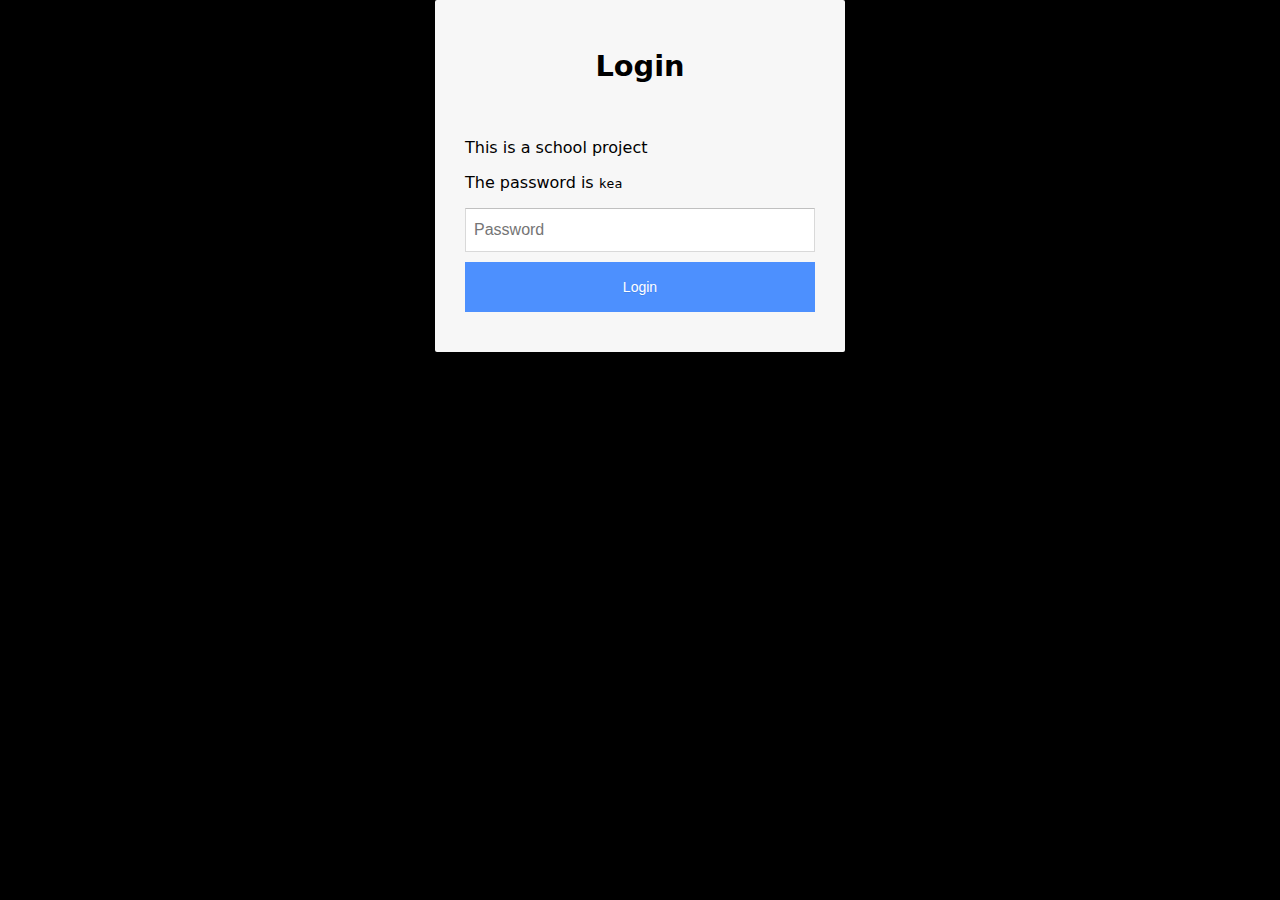
==== faq.html @ 423aa244 "Co-authored-by: Rasmus-Olsen <Rasmus-Olsen@users.noreply.github.com> Co-authored-by: vabr0002 <vabr0" ====
<!DOCTYPE html>
<html lang="en">

<head>
    <meta charset="UTF-8">
    <meta name="viewport" content="width=device-width, initial-scale=1.0">
    <title>FAQ</title>
    <link rel="stylesheet" href="styles/style.css">
    <link rel="stylesheet" href="styles/layout.css">
    <script src="/javascript/script.js" defer></script>
    <script src="/javascript/login.js" defer></script>
</head>

<body>
    <header id="active-menu">
        <div class="inner-header">
            <div class="logo">
                <a href="index.html">
                    <img src="images/lagologo.png" alt="">
                </a>
            </div>
            <div id="toggle" class="toggle hidden-desktop"
                onclick="toggleMenu('menu-primary'); toggleMenu('toggle'); toggleMenu('header'); ">
                <span class="line"></span>
            </div>

            <nav id="menu-primary">
                <ul>
                    <li>
                        <a href="index.html">Forside</a>
                    </li>
                    <li>
                        <a href="menu.html">Menu</a>
                    </li>
                    <li>
                        <a href="selskaber.html">Selskaber</a>
                    </li>
                    <li>
                        <a class="active" href="faq.html">FAQ</a>
                    </li>
                    <li>
                        <a href="omos.html">Om os</a>
                    </li>
                    <li>
                        <a href="kontakt.html">Kontakt</a>
                    </li>
                </ul>
            </nav>
        </div>
        </div>
    </header>
    <h1 class="ta-center">FAQ</h1>

    <div class="faqBox" onclick="faq('faq0')">
        <div class="flex">
            <h1 class="faqText">Bordbooking</h1>
            <h1 class="plus">&plus;</h1>
        </div>
        <div class="popud" id="faq0">
            <p class="faqAnswer">Du kan booke bord hos os ved at klikke på knappen herunder</p>
        </div>
    </div>

    <div class="faqBox" onclick="faq('faq1')">
        <div class="flex">
            <h1 class="faqText">Mad</h1>
            <h1 class="plus">&plus;</h1>
        </div>
        <div class="popud" id="faq1">
            <p class="faqAnswer">Vi serverer mad</p>
        </div>
    </div>

    <div class="faqBox" onclick="faq('faq2')">
        <div class="flex">
            <h1 class="faqText">Små gæster</h1>
            <h1 class="plus">&plus;</h1>
        </div>
        <div class="popud" id="faq2">
            <p class="faqAnswer">Er også velkomne</p>
        </div>
    </div>

    <footer>
        <div class="inner-footer">
            <div class="logo">
                <a href="index.html">
                    <img src="images/lagologo.png" alt="">
                </a>
                <p>Kom ind på lago og få en oplevelse for livet.</p>
            </div>
            <div class="info">
                <h4>Info:</h4>
                <p>Adresse:</p>
                <p>Mail:</p>
                <p>Telefonnummer</p>
            </div>
            <div class="info-2">
                <h4>Sociale medier:</h4>
                <a href="https://www.instagram.com/restaurant.lago/">
                    <svg xmlns="http://www.w3.org/2000/svg" width="28" height="28" viewBox="0 0 24 24" fill="none"
                        stroke="#d45354" stroke-width="2" stroke-linecap="round" stroke-linejoin="round"
                        class="feather feather-instagram">
                        <rect x="2" y="2" width="20" height="20" rx="5" ry="5"></rect>
                        <path d="M16 11.37A4 4 0 1 1 12.63 8 4 4 0 0 1 16 11.37z"></path>
                        <line x1="17.5" y1="6.5" x2="17.51" y2="6.5"></line>
                    </svg>
                </a>
                <a class="facebook" href="https://www.facebook.com/restaurantlago">
                    <svg xmlns="http://www.w3.org/2000/svg" width="28" height="28" viewBox="0 0 24 24" fill="none"
                        stroke="#d45354" stroke-width="2" stroke-linecap="round" stroke-linejoin="round"
                        class="feather feather-facebook">
                        <path d="M18 2h-3a5 5 0 0 0-5 5v3H7v4h3v8h4v-8h3l1-4h-4V7a1 1 0 0 1 1-1h3z"></path>
                    </svg>
                </a>
                <p>Se hvad andre siger om os <a href="https://dinnerbooking.com/dk/da-DK/r3131/lago">her</a></p>
            </div>
        </div>
    </footer>
</body>

</html>
---- styles/style.css ----
* {
  padding: 0;
  margin: 0;
}

html {
  --primary: #d45354;
  --font: "theFont", sans-serif;
  --transiton: all 1s ease-in-out;
  --background: #f5f7f0;
}

body {
  background-color: var(--background);
}

main {
  max-width: 1200px;
  margin: 0px auto;
  padding: 0 20px;
}

main.mainMenu {
  max-width: inherit;
}

/*
* Header
*/
header {
  position: sticky;
  top: 0px;
  background-color: var(--background);
}

.inner-header {
  margin-bottom: 30px;
  max-width: 1200px;
  margin: 0px auto;
  display: flex;
  flex-wrap: wrap;
  align-items: center;
  padding: 20px;
}

header img {
  height: 40px;
}
nav {
  margin-left: auto;
  margin-right: 20px;
}

.logo {
  margin-right: auto;
}

ul {
  list-style: none;
  display: flex;
  margin: 0;
  padding: 0;
  gap: 18px;
  font-size: 20px;
}
li {
  margin: auto 0;
}
li a {
  text-decoration: none;
  color: #000;
}
li a:hover {
  color: var(--primary);
}
li a.active {
  color: var(--primary);
}

/* 
* Burgermenu 
*/
@media (max-width: 800px) {
  .logo {
    position: relative;
    z-index: 100;
  }
  #menu-primary {
    position: fixed;
    top: 0px;
    bottom: 0px;
    height: 45%;
    width: 100%;
    right: -110%;
    background-color: var(--background);
    transition: var(--transiton);
  }
  #menu-primary.active {
    right: -10%;
  }

  #menu-primary ul {
    flex-direction: column;
    margin-top: 100px;
    align-items: center;
  }
  .toggle {
    display: flex !important;
    border: 0px;
    background: transparent;
    align-items: center;
    z-index: 100;
  }

  .toggle .line {
    height: 2px;
    width: 30px;
    background: var(--primary);
    display: block;
    position: relative;
  }
  .toggle .line:after {
    content: "";
    height: 2px;
    width: 30px;
    background: var(--primary);
    display: block;
    position: absolute;
    top: -8px;

    transition: var(--transiton);
  }
  .toggle .line:before {
    content: "";
    height: 2px;
    width: 30px;
    background: var(--primary);
    display: block;
    position: absolute;
    bottom: -8px;

    transition: var(--transiton);
  }

  .toggle.active .line {
    background: transparent !important;
  }
  .toggle.active .line:after {
    top: 0px;
    transform: rotate(45deg);
  }
  .toggle.active .line:before {
    top: 0px;
    transform: rotate(-45deg);
  }
}

/*Text, fonts etc*/
@font-face {
  font-family: "theFont";
  src: url(/font/ApercuPro.woff2) format("woff2"),
    url(/font/ApercuPro.woff) format("woff");
}

h1 {
  font-family: var(--font);
  font-size: 48px;
}

h2 {
  font-family: var(--font);
  font-size: 40px;
}

h3 {
  font-family: var(--font);
  font-size: 36px;
}

h4 {
  font-family: var(--font);
  font-size: 30px;
}

p {
  font-family: var(--font);
  font-size: 18px;
}

a {
  font-family: var(--font);
  font-size: 18px;
}

.ta-center {
  text-align: center;
}

/*Button*/
a {
  color: var(--primary);
  text-decoration: none;
}
a:hover {
}

.btn {
  display: block;
  width: 140px;
  background: var(--primary);
  padding: 10px 20px;
  text-align: center;
  border-radius: 5px;
  color: white;
  font-weight: 500;
  line-height: 25px;
  text-decoration: none;
  border: solid 2px var(--primary);
}

.btn:hover {
  border: solid 2px var(--primary);
  background-color: var(--background);
  color: var(--primary);
}

/*Menu*/
.pdf {
  height: 90%;
  width: 80%;
  margin: 0 auto;
  margin-top: 2%;
}

#menuPopup {
  position: fixed;
  display: none;
  width: 100%;
  height: 100%;
  top: 0;
  left: 0;
  right: 0;
  bottom: 0;
  background-color: rgba(0, 0, 0, 0.8);
}

#winePopup {
  position: fixed;
  display: none;
  width: 100%;
  height: 100%;
  top: 0;
  left: 0;
  right: 0;
  bottom: 0;
  background-color: rgba(0, 0, 0, 0.8);
}

#barPopup {
  position: fixed;
  display: none;
  width: 100%;
  height: 100%;
  top: 0;
  left: 0;
  right: 0;
  bottom: 0;
  background-color: rgba(0, 0, 0, 0.8);
}

.close {
  font-family: var(--font), sans-serif;
  font-size: 20px;
  color: var(--background);
  padding: 5px;
}

.closeDiv {
  text-align: right;
  cursor: pointer;
}

.mainMenu {
  height: 100vh;
  background: linear-gradient(rgba(0, 0, 0, 0.5), rgba(0, 0, 0, 0.5)),
    url(/images/IMG_3268.jpg);
  background-size: cover;
  background-position: center;
}

.menuContainer {
  height: 100vh;
  width: 100%;
  display: flex;
  flex-direction: column;
  justify-content: center;
  gap: 5%;
}

.menuHeader {
  color: #f5f7f0;
}

.btnContainer {
  justify-content: center;
  display: flex;
  gap: 30px;
}

/*FAQ*/
.faqBox {
  transition: var(--transiton);
  border: 3px solid var(--primary);
  background-color: var(--primary);
  border-radius: 10px;
  width: 60%;
  margin: 0 auto;
  margin-top: 17px;
  cursor: pointer;
  color: var(--background);
}

.faqBox:hover {
  background-color: var(--background);
  color: var(--primary);
}

.activeFaq {
  background-color: var(--background);
}

.activeFaq h1 {
  color: var(--primary);
}

.activeFaq .plus {
  rotate: 45deg;
}

.faqText {
  margin-right: auto;
  margin-left: 20px;
}

.faqAnswer {
  color: black;
}

.plus {
  transition: var(--transiton);
  margin-right: 20px;
}

.popud {
  transition: max-height 4s ease-in-out;
  transition: var(--transiton);
  max-height: 0;
  overflow: hidden;
}

.faqanimation {
  transition: max-height 4s ease-in-out;
  max-height: 1000px;
}

/*
*Footer
*/
footer {
  margin-top: 50px;
  background-color: var(--background);
  border-top: 1px solid var(--primary);
}

.inner-footer {
  display: grid;
  grid-template-columns: repeat(3, 1fr);
  gap: 80px;
  padding: 100px 0;
  max-width: 1200px;
  margin: 0px auto;
}
@media (max-width: 800px) {
  .inner-footer {
    grid-template-columns: 1fr;
    padding-left: 20px;
    padding-right: 20px;
    gap: 30px;
    padding: 50px 20px;
  }
}

.info p {
  margin-top: 10px;
}

.info-2 h4 {
  margin-bottom: 10px;
}

footer iframe {
  width: 100%;
  height: 200px;
  border-radius: 16px;
}

footer .inner-footer .logo img {
  width: 80%;
}
---- styles/layout.css ----
/*
* Forside
*/

.text-image {
  display: grid;
  grid-template-columns: repeat(2, 1fr);
  gap: 30px;
  margin-bottom: 80px;
}

@media (max-width: 800px) {
  .text-image {
    grid-template-columns: 1fr;
  }
}
.text-image.order .image {
  order: -1;
}
@media (max-width: 800px) {
  .text-image.order .image {
    order: 1;
  }
}

.text-image .content {
  margin: auto 0;
  /*text-align: center;*/
}

.text-image .image {
  height: 400px;
  width: 100%;
  border-radius: 32px;
  background: #cacaca;
}

.instagram {
  display: grid;
  grid-template-columns: repeat(3, 1fr);
  gap: 10px;
}
@media (max-width: 800px) {
  .instagram {
    grid-template-columns: 1fr;
    grid-template-rows: 1fr;
  }
}
/*Flex*/
.flex {
  display: flex;
}
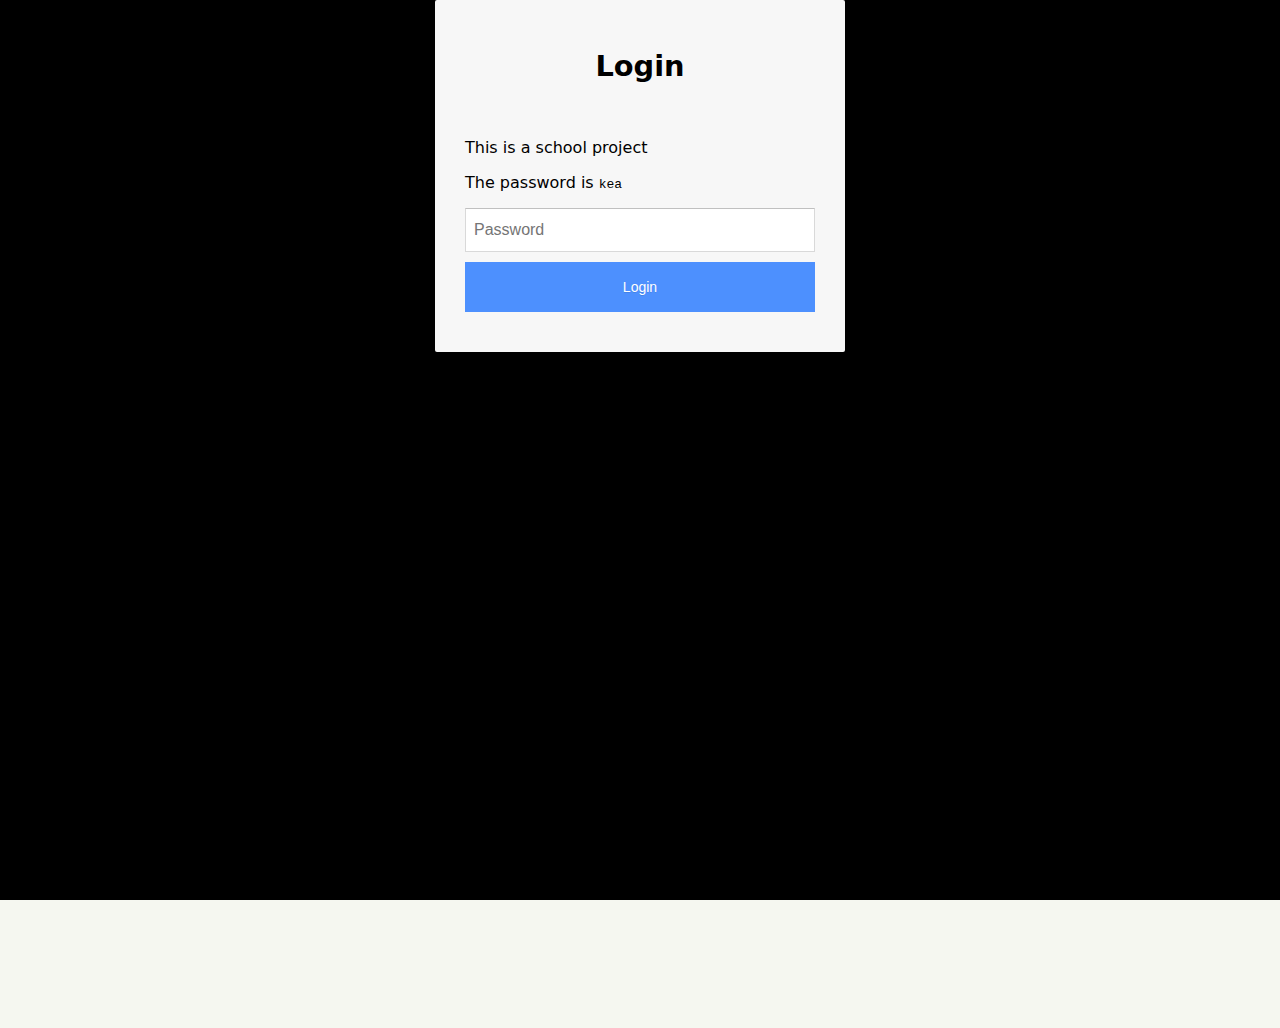
==== commit 76cdfa7b: "footer" ====
--- a/faq.html
+++ b/faq.html
@@ -44,6 +44,17 @@
                     <li>
                         <a href="kontakt.html">Kontakt</a>
                     </li>
+                    <li>
+                        <a target=”_blank” href="https://www.instagram.com/restaurant.lago/">
+                            <svg xmlns="http://www.w3.org/2000/svg" width="28" height="28" viewBox="0 0 24 24"
+                                fill="none" stroke="#d45354" stroke-width="2" stroke-linecap="round"
+                                stroke-linejoin="round" class="feather feather-instagram">
+                                <rect x="2" y="2" width="20" height="20" rx="5" ry="5"></rect>
+                                <path d="M16 11.37A4 4 0 1 1 12.63 8 4 4 0 0 1 16 11.37z"></path>
+                                <line x1="17.5" y1="6.5" x2="17.51" y2="6.5"></line>
+                            </svg>
+                        </a>
+                    </li>
                 </ul>
             </nav>
         </div>
@@ -53,8 +64,8 @@
 
     <div class="faqBox" onclick="faq('faq0')">
         <div class="flex">
-            <h1 class="faqText">Bordbooking</h1>
-            <h1 class="plus">&plus;</h1>
+            <h2 class="faqText">Bordbooking</h2>
+            <h2 class="plus">&plus;</h2>
         </div>
         <div class="popud" id="faq0">
             <p class="faqAnswer">Du kan booke bord hos os ved at klikke på knappen herunder</p>
@@ -63,8 +74,8 @@
 
     <div class="faqBox" onclick="faq('faq1')">
         <div class="flex">
-            <h1 class="faqText">Mad</h1>
-            <h1 class="plus">&plus;</h1>
+            <h2 class="faqText">Mad</h2>
+            <h2 class="plus">&plus;</h2>
         </div>
         <div class="popud" id="faq1">
             <p class="faqAnswer">Vi serverer mad</p>
@@ -73,8 +84,8 @@
 
     <div class="faqBox" onclick="faq('faq2')">
         <div class="flex">
-            <h1 class="faqText">Små gæster</h1>
-            <h1 class="plus">&plus;</h1>
+            <h2 class="faqText">Små gæster</h2>
+            <h2 class="plus">&plus;</h2>
         </div>
         <div class="popud" id="faq2">
             <p class="faqAnswer">Er også velkomne</p>
@@ -83,21 +94,28 @@
 
     <footer>
         <div class="inner-footer">
-            <div class="logo">
+            <div class="info logo">
                 <a href="index.html">
                     <img src="images/lagologo.png" alt="">
                 </a>
                 <p>Kom ind på lago og få en oplevelse for livet.</p>
             </div>
             <div class="info">
-                <h4>Info:</h4>
-                <p>Adresse:</p>
-                <p>Mail:</p>
-                <p>Telefonnummer</p>
+                <h4>Info</h4>
+                <p>Åbningstider <br> Tirsdag - Søndag 13:00 - 24:00</p>
+                <p>Mail: <a href="mailto:hello@lagolago.dk">hello@lagolago.dk</a></p>
+                <p>Telefonnummer: <a href="tel:+4553730225">+45 53 73 02 25</a></p>
+                <p>Adresse: Korsgade 1, st. 2200 København N</p>
+                <iframe
+                    src="https://www.google.com/maps/embed?pb=!1m18!1m12!1m3!1d2249.26004903244!2d12.5569455768772!3d55.684466473058954!2m3!1f0!2f0!3f0!3m2!1i1024!2i768!4f13.1!3m3!1m2!1s0x46525307c7c93683%3A0x98b6f5e1d3bc0895!2sKorsgade%201%2C%202200%20K%C3%B8benhavn!5e0!3m2!1sda!2sdk!4v1702294312963!5m2!1sda!2sdk"
+                    width="600" height="450" style="border:0;" allowfullscreen="" loading="lazy"
+                    referrerpolicy="no-referrer-when-downgrade"></iframe>
+
+
             </div>
-            <div class="info-2">
+            <div class="info info-2">
                 <h4>Sociale medier:</h4>
-                <a href="https://www.instagram.com/restaurant.lago/">
+                <a target=”_blank” href="https://www.instagram.com/restaurant.lago/">
                     <svg xmlns="http://www.w3.org/2000/svg" width="28" height="28" viewBox="0 0 24 24" fill="none"
                         stroke="#d45354" stroke-width="2" stroke-linecap="round" stroke-linejoin="round"
                         class="feather feather-instagram">
@@ -106,14 +124,14 @@
                         <line x1="17.5" y1="6.5" x2="17.51" y2="6.5"></line>
                     </svg>
                 </a>
-                <a class="facebook" href="https://www.facebook.com/restaurantlago">
+                <a target=”_blank” href="https://www.facebook.com/restaurantlago">
                     <svg xmlns="http://www.w3.org/2000/svg" width="28" height="28" viewBox="0 0 24 24" fill="none"
                         stroke="#d45354" stroke-width="2" stroke-linecap="round" stroke-linejoin="round"
                         class="feather feather-facebook">
                         <path d="M18 2h-3a5 5 0 0 0-5 5v3H7v4h3v8h4v-8h3l1-4h-4V7a1 1 0 0 1 1-1h3z"></path>
                     </svg>
                 </a>
-                <p>Se hvad andre siger om os <a href="https://dinnerbooking.com/dk/da-DK/r3131/lago">her</a></p>
+                <p>Se hvad andre siger om os <a target=”_blank” href="https://dinnerbooking.com/dk/da-DK/r3131/lago">her</a></p>
             </div>
         </div>
     </footer>
--- a/styles/style.css
+++ b/styles/style.css
@@ -6,7 +6,7 @@
 html {
   --primary: #d45354;
   --font: "theFont", sans-serif;
-  --transiton: all 1s ease-in-out;
+  --transiton: all 0.2s ease-in-out;
   --background: #f5f7f0;
 }
 
@@ -158,8 +158,7 @@
 /*Text, fonts etc*/
 @font-face {
   font-family: "theFont";
-  src: url(/font/ApercuPro.woff2) format("woff2"),
-    url(/font/ApercuPro.woff) format("woff");
+  src: url(/font/ApercuPro.woff2) format("woff2"), url(/font/ApercuPro.woff) format("woff");
 }
 
 h1 {
@@ -224,6 +223,15 @@
   color: var(--primary);
 }
 
+.button-wrapper {
+  display: flex;
+  justify-content: center;
+}
+
+.button-wrapper .btn {
+  margin: 30px 10px;
+}
+
 /*Menu*/
 .pdf {
   height: 90%;
@@ -282,8 +290,7 @@
 
 .mainMenu {
   height: 100vh;
-  background: linear-gradient(rgba(0, 0, 0, 0.5), rgba(0, 0, 0, 0.5)),
-    url(/images/IMG_3268.jpg);
+  background: linear-gradient(rgba(0, 0, 0, 0.5), rgba(0, 0, 0, 0.5)), url(/images/IMG_3268.jpg);
   background-size: cover;
   background-position: center;
 }
@@ -329,7 +336,7 @@
   background-color: var(--background);
 }
 
-.activeFaq h1 {
+.activeFaq h2 {
   color: var(--primary);
 }
 
@@ -344,6 +351,7 @@
 
 .faqAnswer {
   color: black;
+  padding: 20px;
 }
 
 .plus {
@@ -366,6 +374,10 @@
 /*
 *Footer
 */
+footer.menu-footer {
+  margin-top: 0;
+}
+
 footer {
   margin-top: 50px;
   background-color: var(--background);
@@ -375,7 +387,7 @@
 .inner-footer {
   display: grid;
   grid-template-columns: repeat(3, 1fr);
-  gap: 80px;
+  gap: 70px;
   padding: 100px 0;
   max-width: 1200px;
   margin: 0px auto;
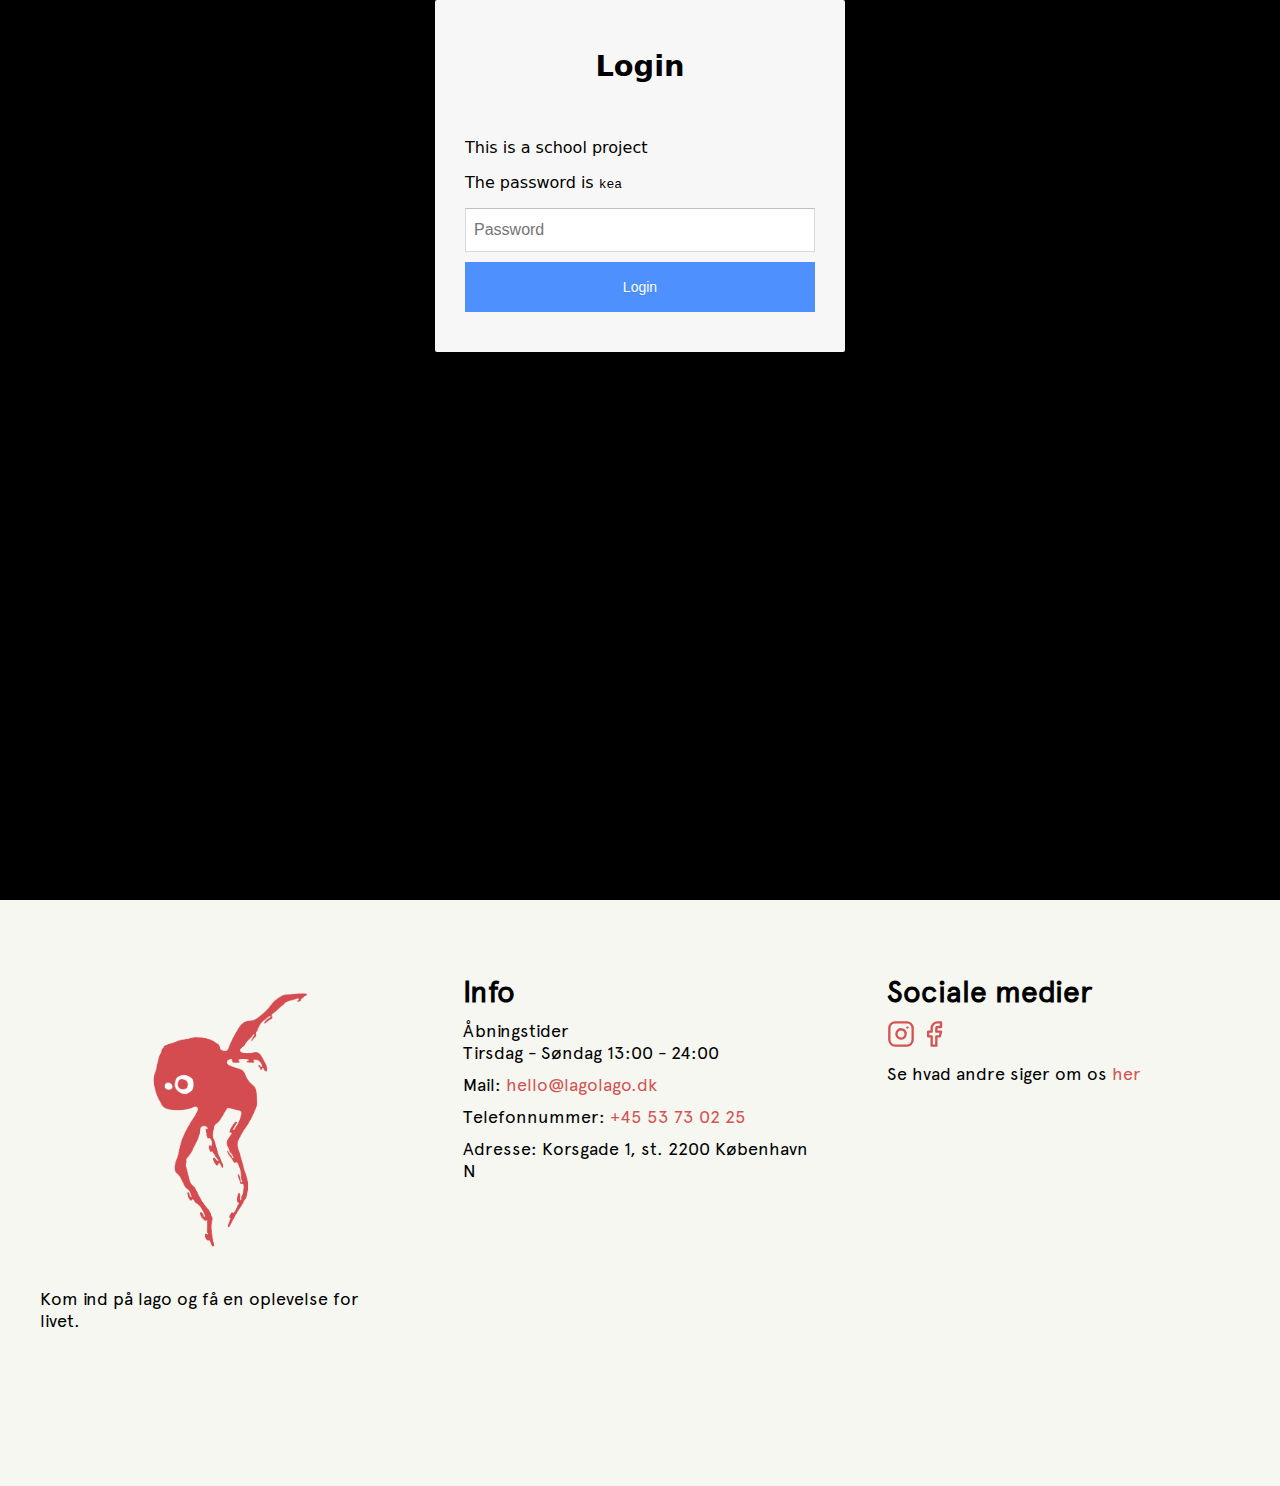
==== commit ebfa32f5: "working on all sites" ====
--- a/faq.html
+++ b/faq.html
@@ -7,6 +7,7 @@
     <title>FAQ</title>
     <link rel="stylesheet" href="styles/style.css">
     <link rel="stylesheet" href="styles/layout.css">
+    <link rel="icon" href="images/lago-favi.png" />
     <script src="/javascript/script.js" defer></script>
     <script src="/javascript/login.js" defer></script>
 </head>
@@ -60,7 +61,10 @@
         </div>
         </div>
     </header>
-    <h1 class="ta-center">FAQ</h1>
+    <div class="hero hero-faq">
+        <h1>FAQ</h1>
+        <p class="p-hero">Hvis du har andre spørgsmål kan du altid kontakte os</p>
+    </div>
 
     <div class="faqBox" onclick="faq('faq0')">
         <div class="flex">
@@ -68,7 +72,8 @@
             <h2 class="plus">&plus;</h2>
         </div>
         <div class="popud" id="faq0">
-            <p class="faqAnswer">Du kan booke bord hos os ved at klikke på knappen herunder</p>
+            <p class="faqAnswer">Lago er en lille intim restaurant så husk at få bestilt bord i god tid</p>
+            <p class="faqAnswer">Det kan du gøre ved at klikke <a href="https://book.easytablebooking.com/book/?id=8ff8d&lang=auto">her</a></p>
         </div>
     </div>
 
@@ -78,7 +83,7 @@
             <h2 class="plus">&plus;</h2>
         </div>
         <div class="popud" id="faq1">
-            <p class="faqAnswer">Vi serverer mad</p>
+            <p class="faqAnswer">Vi servere mad for alle, men hvis du har nogen allergier vil vi meget gerne informeres.</p>
         </div>
     </div>
 
@@ -88,7 +93,7 @@
             <h2 class="plus">&plus;</h2>
         </div>
         <div class="popud" id="faq2">
-            <p class="faqAnswer">Er også velkomne</p>
+            <p class="faqAnswer">ALLE er velkommende men vi har ikke nogen børnemenu. Men husk at hvis i har børn med at reservere en plads til dem.</p>
         </div>
     </div>
 
@@ -96,7 +101,7 @@
         <div class="inner-footer">
             <div class="info logo">
                 <a href="index.html">
-                    <img src="images/lagologo.png" alt="">
+                    <img src="images/lago-favi.png" alt="">
                 </a>
                 <p>Kom ind på lago og få en oplevelse for livet.</p>
             </div>
@@ -114,7 +119,7 @@
 
             </div>
             <div class="info info-2">
-                <h4>Sociale medier:</h4>
+                <h4>Sociale medier</h4>
                 <a target=”_blank” href="https://www.instagram.com/restaurant.lago/">
                     <svg xmlns="http://www.w3.org/2000/svg" width="28" height="28" viewBox="0 0 24 24" fill="none"
                         stroke="#d45354" stroke-width="2" stroke-linecap="round" stroke-linejoin="round"
--- a/styles/style.css
+++ b/styles/style.css
@@ -1,6 +1,11 @@
 * {
   padding: 0;
   margin: 0;
+}
+img {
+  height: auto;
+  width: 100%;
+  object-fit: contain;
 }
 
 html {
@@ -8,6 +13,7 @@
   --font: "theFont", sans-serif;
   --transiton: all 0.2s ease-in-out;
   --background: #f5f7f0;
+  --border-radius: 16px;
 }
 
 body {
@@ -31,6 +37,11 @@
   position: sticky;
   top: 0px;
   background-color: var(--background);
+}
+@media (max-width: 800px) {
+  header {
+    margin-bottom: 30px;
+  }
 }
 
 .inner-header {
@@ -46,6 +57,12 @@
 header img {
   height: 40px;
 }
+
+@media (max-width: 800px) {
+  header img {
+    height: 30px;
+  }
+}
 nav {
   margin-left: auto;
   margin-right: 20px;
@@ -89,14 +106,14 @@
     position: fixed;
     top: 0px;
     bottom: 0px;
-    height: 45%;
-    width: 100%;
+    height: 48%;
+    width: 101%;
     right: -110%;
     background-color: var(--background);
     transition: var(--transiton);
   }
   #menu-primary.active {
-    right: -10%;
+    right: -6%;
   }
 
   #menu-primary ul {
@@ -166,29 +183,75 @@
   font-size: 48px;
 }
 
+@media (max-width: 800px) {
+  h1 {
+    font-size: 32px;
+  }
+}
+
 h2 {
   font-family: var(--font);
   font-size: 40px;
 }
 
+@media (max-width: 800px) {
+  h2 {
+    font-size: 28px;
+  }
+}
+
 h3 {
   font-family: var(--font);
   font-size: 36px;
 }
 
+@media (max-width: 800px) {
+  h3 {
+    font-size: 24px;
+  }
+}
+
 h4 {
   font-family: var(--font);
   font-size: 30px;
 }
 
+@media (max-width: 800px) {
+  h4 {
+    font-size: 20px;
+  }
+}
+
 p {
   font-family: var(--font);
   font-size: 18px;
 }
 
+.p-hero {
+  font-size: 20px;
+}
+
+@media (max-width: 800px) {
+  p {
+    font-size: 16px;
+  }
+}
+
 a {
   font-family: var(--font);
   font-size: 18px;
+  color: var(--primary);
+  text-decoration: none;
+}
+
+a:hover {
+  opacity: 0.6;
+}
+
+@media (max-width: 800px) {
+  a {
+    font-size: 16px;
+  }
 }
 
 .ta-center {
@@ -196,13 +259,6 @@
 }
 
 /*Button*/
-a {
-  color: var(--primary);
-  text-decoration: none;
-}
-a:hover {
-}
-
 .btn {
   display: block;
   width: 140px;
@@ -217,6 +273,12 @@
   border: solid 2px var(--primary);
 }
 
+@media (max-width: 800px) {
+  .btn {
+    width: 100px;
+  }
+}
+
 .btn:hover {
   border: solid 2px var(--primary);
   background-color: var(--background);
@@ -319,7 +381,7 @@
   transition: var(--transiton);
   border: 3px solid var(--primary);
   background-color: var(--primary);
-  border-radius: 10px;
+  border-radius: var(--border-radius);
   width: 60%;
   margin: 0 auto;
   margin-top: 17px;
@@ -413,9 +475,49 @@
 footer iframe {
   width: 100%;
   height: 200px;
-  border-radius: 16px;
+  border-radius: var(--border-radius);
 }
 
 footer .inner-footer .logo img {
-  width: 80%;
-}
+  height: 300px;
+}
+@media (max-width: 800px) {
+  footer .inner-footer .logo img {
+    height: 200px;
+  }
+}
+
+/*
+* Selskaber
+*/
+.hero {
+  background-image: linear-gradient(rgba(0, 0, 0, 0.5), rgba(0, 0, 0, 0.5)), url(/images/IMG_3273.jpg);
+  color: white;
+  padding: 200px;
+  text-align: center;
+  background-position: center;
+}
+@media (max-width: 800px) {
+  .hero {
+    padding: 50px;
+  }
+}
+
+.hero.hero-omos,
+.hero-kontakt,
+.hero-faq {
+  margin-bottom: 40px;
+}
+
+.hero h1 {
+  color: var(--primary);
+  margin-bottom: 10px;
+}
+
+.hero h3 {
+  margin-bottom: 10px;
+}
+
+footer.selskaber {
+  margin-top: 0;
+}
--- a/styles/layout.css
+++ b/styles/layout.css
@@ -2,15 +2,21 @@
 * Forside
 */
 
-.text-image {
+.text-image,
+.kontakt-form,
+.faq,
+.omos {
   display: grid;
   grid-template-columns: repeat(2, 1fr);
   gap: 30px;
-  margin-bottom: 80px;
+  margin-bottom: 80px !important;
 }
 
 @media (max-width: 800px) {
-  .text-image {
+  .text-image,
+  .kontakt-form,
+  .faq,
+  .omos {
     grid-template-columns: 1fr;
   }
 }
@@ -23,15 +29,17 @@
   }
 }
 
-.text-image .content {
+.text-image,
+.kontakt-form,
+.content {
   margin: auto 0;
   /*text-align: center;*/
 }
 
-.text-image .image {
+.image {
   height: 400px;
   width: 100%;
-  border-radius: 32px;
+  border-radius: var(--border-radius);
   background: #cacaca;
 }
 
@@ -43,7 +51,6 @@
 @media (max-width: 800px) {
   .instagram {
     grid-template-columns: 1fr;
-    grid-template-rows: 1fr;
   }
 }
 /*Flex*/
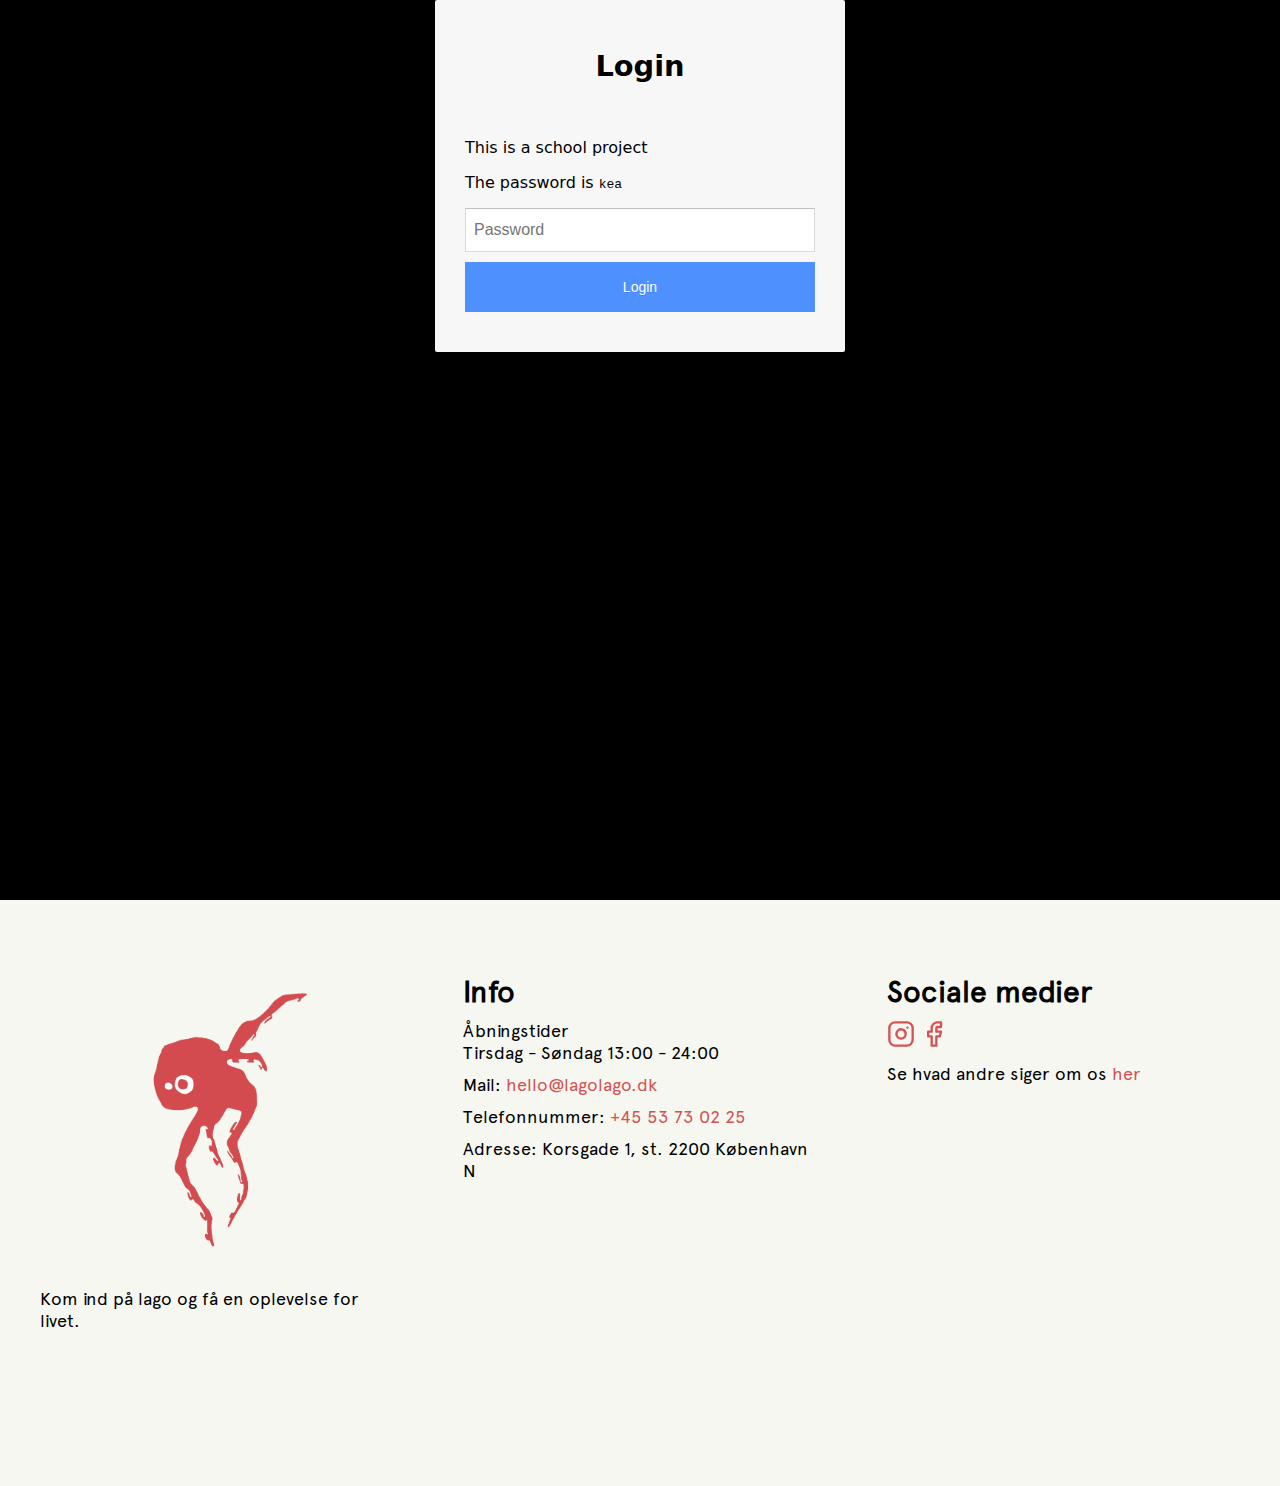
==== commit dcf79ea5: "Co-authored-by: Rasmus-Olsen <Rasmus-Olsen@users.noreply.github.com>" ====
--- a/faq.html
+++ b/faq.html
@@ -73,7 +73,8 @@
         </div>
         <div class="popud" id="faq0">
             <p class="faqAnswer">Lago er en lille intim restaurant så husk at få bestilt bord i god tid</p>
-            <p class="faqAnswer">Det kan du gøre ved at klikke <a href="https://book.easytablebooking.com/book/?id=8ff8d&lang=auto">her</a></p>
+            <p class="faqAnswer">Det kan du gøre ved at klikke <a
+                    href="https://book.easytablebooking.com/book/?id=8ff8d&lang=auto">her</a></p>
         </div>
     </div>
 
@@ -83,7 +84,8 @@
             <h2 class="plus">&plus;</h2>
         </div>
         <div class="popud" id="faq1">
-            <p class="faqAnswer">Vi servere mad for alle, men hvis du har nogen allergier vil vi meget gerne informeres.</p>
+            <p class="faqAnswer">Vi servere mad for alle, men hvis du har nogen allergier vil vi meget gerne informeres.
+            </p>
         </div>
     </div>
 
@@ -93,13 +95,14 @@
             <h2 class="plus">&plus;</h2>
         </div>
         <div class="popud" id="faq2">
-            <p class="faqAnswer">ALLE er velkommende men vi har ikke nogen børnemenu. Men husk at hvis i har børn med at reservere en plads til dem.</p>
+            <p class="faqAnswer">ALLE er velkommende men vi har ikke nogen børnemenu. Men husk at hvis i har børn med at
+                reservere en plads til dem.</p>
         </div>
     </div>
 
     <footer>
         <div class="inner-footer">
-            <div class="info logo">
+            <div class="info logo2">
                 <a href="index.html">
                     <img src="images/lago-favi.png" alt="">
                 </a>
@@ -136,7 +139,8 @@
                         <path d="M18 2h-3a5 5 0 0 0-5 5v3H7v4h3v8h4v-8h3l1-4h-4V7a1 1 0 0 1 1-1h3z"></path>
                     </svg>
                 </a>
-                <p>Se hvad andre siger om os <a target=”_blank” href="https://dinnerbooking.com/dk/da-DK/r3131/lago">her</a></p>
+                <p>Se hvad andre siger om os <a target=”_blank”
+                        href="https://dinnerbooking.com/dk/da-DK/r3131/lago">her</a></p>
             </div>
         </div>
     </footer>
--- a/styles/style.css
+++ b/styles/style.css
@@ -2,6 +2,7 @@
   padding: 0;
   margin: 0;
 }
+
 img {
   height: auto;
   width: 100%;
@@ -175,7 +176,8 @@
 /*Text, fonts etc*/
 @font-face {
   font-family: "theFont";
-  src: url(/font/ApercuPro.woff2) format("woff2"), url(/font/ApercuPro.woff) format("woff");
+  src: url(/font/ApercuPro.woff2) format("woff2"),
+    url(/font/ApercuPro.woff) format("woff");
 }
 
 h1 {
@@ -202,7 +204,7 @@
 
 h3 {
   font-family: var(--font);
-  font-size: 36px;
+  font-size: 34px;
 }
 
 @media (max-width: 800px) {
@@ -271,6 +273,7 @@
   line-height: 25px;
   text-decoration: none;
   border: solid 2px var(--primary);
+  opacity: 1 !important;
 }
 
 @media (max-width: 800px) {
@@ -352,7 +355,8 @@
 
 .mainMenu {
   height: 100vh;
-  background: linear-gradient(rgba(0, 0, 0, 0.5), rgba(0, 0, 0, 0.5)), url(/images/IMG_3268.jpg);
+  background: linear-gradient(rgba(0, 0, 0, 0.5), rgba(0, 0, 0, 0.5)),
+    url(/images/IMG_3268.jpg);
   background-size: cover;
   background-position: center;
 }
@@ -367,7 +371,7 @@
 }
 
 .menuHeader {
-  color: #f5f7f0;
+  color: #d45354;
 }
 
 .btnContainer {
@@ -478,11 +482,11 @@
   border-radius: var(--border-radius);
 }
 
-footer .inner-footer .logo img {
+footer .inner-footer .logo2 img {
   height: 300px;
 }
 @media (max-width: 800px) {
-  footer .inner-footer .logo img {
+  footer .inner-footer .logo2 img {
     height: 200px;
   }
 }
@@ -491,7 +495,8 @@
 * Selskaber
 */
 .hero {
-  background-image: linear-gradient(rgba(0, 0, 0, 0.5), rgba(0, 0, 0, 0.5)), url(/images/IMG_3273.jpg);
+  background-image: linear-gradient(rgba(0, 0, 0, 0.5), rgba(0, 0, 0, 0.5)),
+    url(/images/IMG_3273.jpg);
   color: white;
   padding: 200px;
   text-align: center;
@@ -514,10 +519,25 @@
   margin-bottom: 10px;
 }
 
-.hero h3 {
+.hero h4 {
   margin-bottom: 10px;
 }
 
 footer.selskaber {
   margin-top: 0;
 }
+
+/*Reviews forside*/
+.checked {
+  color: orange;
+}
+
+.reviewContainer {
+  display: flex;
+  gap: 100px;
+  overflow: hidden;
+}
+
+.review {
+  width: 1000px;
+}
--- a/styles/layout.css
+++ b/styles/layout.css
@@ -3,7 +3,6 @@
 */
 
 .text-image,
-.kontakt-form,
 .faq,
 .omos {
   display: grid;
@@ -12,35 +11,31 @@
   margin-bottom: 80px !important;
 }
 
+.image-wrapper img {
+  border-radius: var(--border-radius);
+  object-fit: cover;
+}
+
 @media (max-width: 800px) {
   .text-image,
-  .kontakt-form,
   .faq,
   .omos {
     grid-template-columns: 1fr;
   }
 }
-.text-image.order .image {
+.text-image.order .image-wrapper {
   order: -1;
 }
 @media (max-width: 800px) {
-  .text-image.order .image {
+  .text-image.order .image-wrapper {
     order: 1;
   }
 }
 
 .text-image,
-.kontakt-form,
 .content {
   margin: auto 0;
   /*text-align: center;*/
-}
-
-.image {
-  height: 400px;
-  width: 100%;
-  border-radius: var(--border-radius);
-  background: #cacaca;
 }
 
 .instagram {
@@ -57,3 +52,55 @@
 .flex {
   display: flex;
 }
+
+/*
+*
+*/
+
+.kontakt-form {
+  display: grid;
+  grid-template-columns: repeat(2, 1fr);
+  gap: 30px;
+  border: 2px solid var(--primary);
+  min-height: 500px;
+}
+
+@media (max-width: 800px) {
+  .kontakt-form {
+    grid-template-columns: 1fr;
+  }
+}
+
+.kontakt-form .image-wrapper {
+  border-radius: 0;
+  height: 500px;
+}
+
+@media (max-width: 800px) {
+  .kontakt-form .image-wrapper {
+    border-radius: 0;
+    height: 300px;
+  }
+}
+
+.kontakt-form .content {
+  text-align: center;
+}
+@media (max-width: 800px) {
+  .kontakt-form .content {
+    margin-bottom: 30px;
+  }
+}
+
+.kontakt-form img {
+  height: 40px;
+  margin-bottom: 20px;
+}
+
+.kontakt-form .content p {
+  margin-bottom: 20px;
+}
+
+.kontakt-form .content h4 {
+  margin-top: 20px;
+}
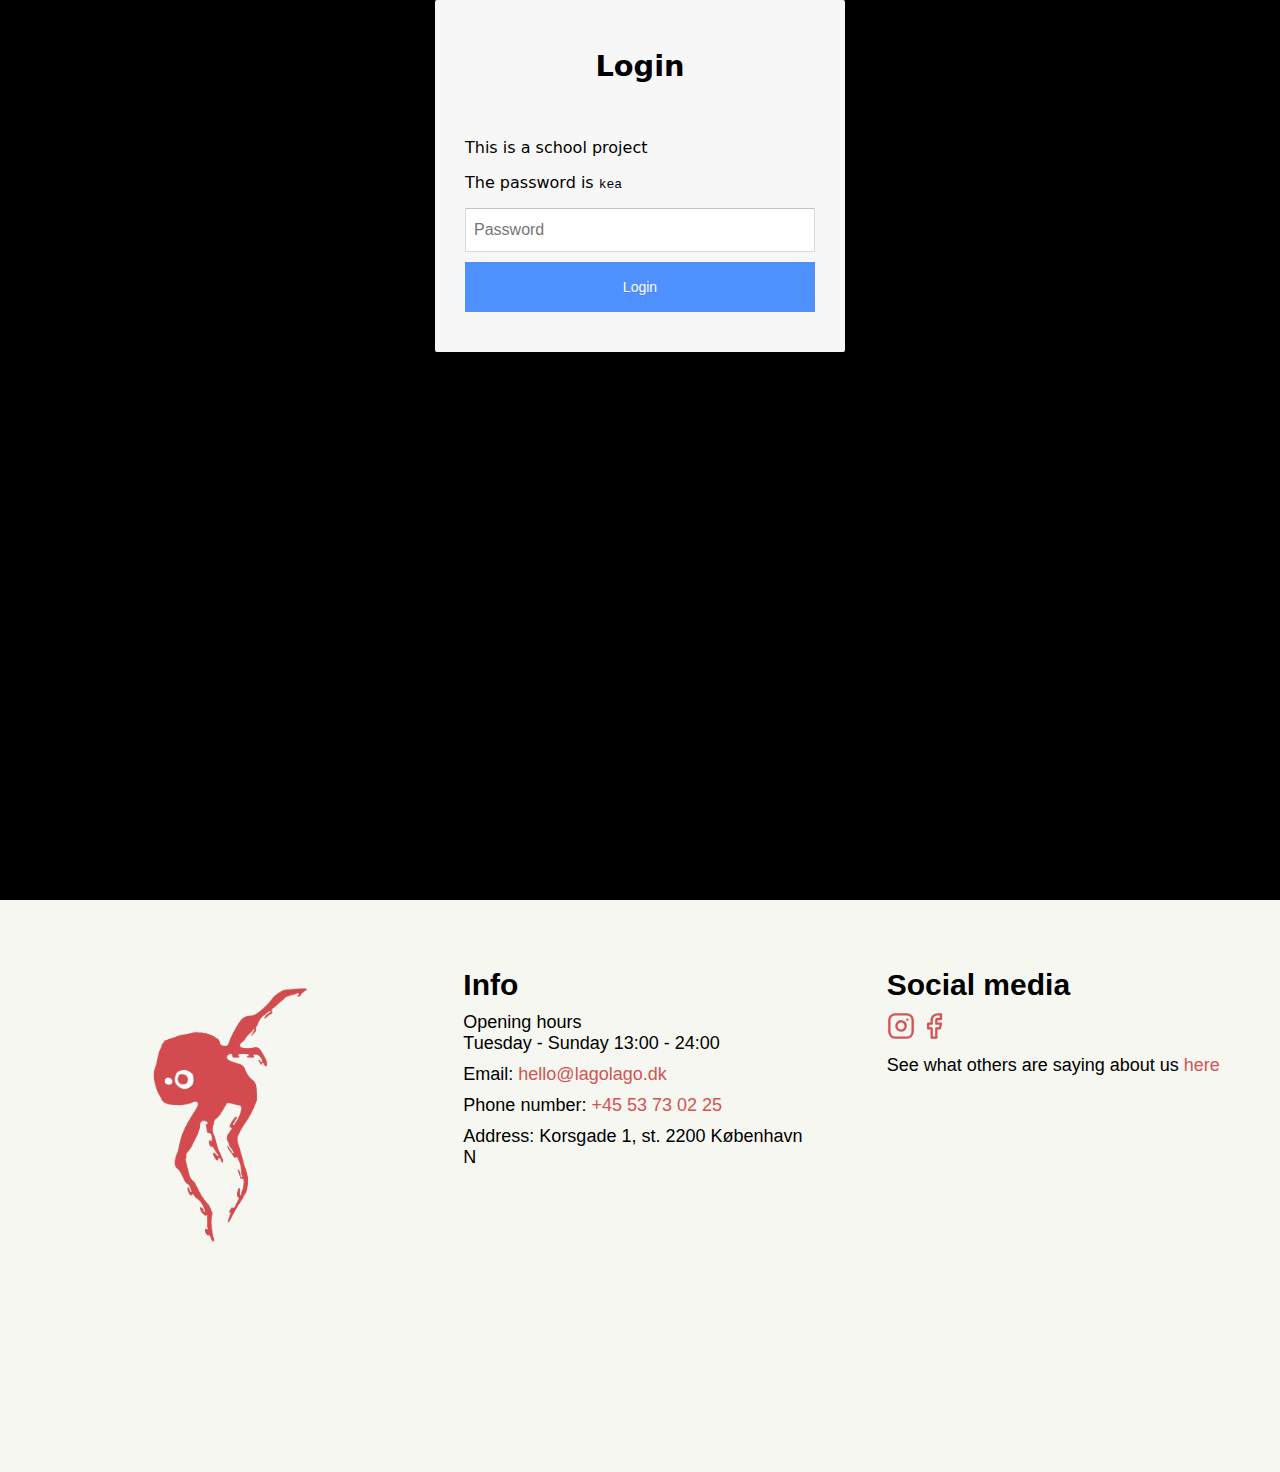
==== commit 25453b1f: "Add files via upload" ====
--- a/faq.html
+++ b/faq.html
@@ -4,12 +4,13 @@
 <head>
     <meta charset="UTF-8">
     <meta name="viewport" content="width=device-width, initial-scale=1.0">
+    <meta name="robots" content="noindex">
     <title>FAQ</title>
     <link rel="stylesheet" href="styles/style.css">
     <link rel="stylesheet" href="styles/layout.css">
     <link rel="icon" href="images/lago-favi.png" />
-    <script src="/javascript/script.js" defer></script>
-    <script src="/javascript/login.js" defer></script>
+    <script src="javascript/script.js" defer></script>
+    <script src="javascript/login.js" defer></script>
 </head>
 
 <body>
@@ -28,25 +29,25 @@
             <nav id="menu-primary">
                 <ul>
                     <li>
-                        <a href="index.html">Forside</a>
+                        <a href="index.html">Home</a>
                     </li>
                     <li>
                         <a href="menu.html">Menu</a>
                     </li>
                     <li>
-                        <a href="selskaber.html">Selskaber</a>
+                        <a href="selskaber.html">Parties</a>
                     </li>
                     <li>
                         <a class="active" href="faq.html">FAQ</a>
                     </li>
                     <li>
-                        <a href="omos.html">Om os</a>
+                        <a href="omos.html">About us</a>
                     </li>
                     <li>
-                        <a href="kontakt.html">Kontakt</a>
+                        <a href="kontakt.html">Contact</a>
                     </li>
                     <li>
-                        <a target=”_blank” href="https://www.instagram.com/restaurant.lago/">
+                        <a target="_blank" href="https://www.instagram.com/restaurant.lago/">
                             <svg xmlns="http://www.w3.org/2000/svg" width="28" height="28" viewBox="0 0 24 24"
                                 fill="none" stroke="#d45354" stroke-width="2" stroke-linecap="round"
                                 stroke-linejoin="round" class="feather feather-instagram">
@@ -63,40 +64,38 @@
     </header>
     <div class="hero hero-faq">
         <h1>FAQ</h1>
-        <p class="p-hero">Hvis du har andre spørgsmål kan du altid kontakte os</p>
+        <p class="p-hero">If you have any other questions, feel free to <a class="p-hero" href="kontakt.html">contact us</a> anytime.</p>
     </div>
 
     <div class="faqBox" onclick="faq('faq0')">
         <div class="flex">
-            <h2 class="faqText">Bordbooking</h2>
+            <h2 class="faqText">Table reservation</h2>
             <h2 class="plus">&plus;</h2>
         </div>
         <div class="popud" id="faq0">
-            <p class="faqAnswer">Lago er en lille intim restaurant så husk at få bestilt bord i god tid</p>
-            <p class="faqAnswer">Det kan du gøre ved at klikke <a
-                    href="https://book.easytablebooking.com/book/?id=8ff8d&lang=auto">her</a></p>
+            <p class="faqAnswer">Lago is a small intimate restaurant, so remember to book a table well in advance.</p>
+            <p class="faqAnswer">You can do that by clicking <a href="https://book.easytablebooking.com/book/?id=8ff8d&lang=auto">here.</a></p>
         </div>
     </div>
 
     <div class="faqBox" onclick="faq('faq1')">
         <div class="flex">
-            <h2 class="faqText">Mad</h2>
+            <h2 class="faqText">Food</h2>
             <h2 class="plus">&plus;</h2>
         </div>
         <div class="popud" id="faq1">
-            <p class="faqAnswer">Vi servere mad for alle, men hvis du har nogen allergier vil vi meget gerne informeres.
+            <p class="faqAnswer">We serve food for everyone, but if you have any allergies, please let us know.
             </p>
         </div>
     </div>
 
     <div class="faqBox" onclick="faq('faq2')">
         <div class="flex">
-            <h2 class="faqText">Små gæster</h2>
+            <h2 class="faqText">Little guests</h2>
             <h2 class="plus">&plus;</h2>
         </div>
         <div class="popud" id="faq2">
-            <p class="faqAnswer">ALLE er velkommende men vi har ikke nogen børnemenu. Men husk at hvis i har børn med at
-                reservere en plads til dem.</p>
+            <p class="faqAnswer">EVERYONE is welcome, but we don't have a children's menu. Remember that if you have children with you, reserve a spot for them.</p>
         </div>
     </div>
 
@@ -106,14 +105,13 @@
                 <a href="index.html">
                     <img src="images/lago-favi.png" alt="">
                 </a>
-                <p>Kom ind på lago og få en oplevelse for livet.</p>
             </div>
             <div class="info">
                 <h4>Info</h4>
-                <p>Åbningstider <br> Tirsdag - Søndag 13:00 - 24:00</p>
-                <p>Mail: <a href="mailto:hello@lagolago.dk">hello@lagolago.dk</a></p>
-                <p>Telefonnummer: <a href="tel:+4553730225">+45 53 73 02 25</a></p>
-                <p>Adresse: Korsgade 1, st. 2200 København N</p>
+                <p>Opening hours <br> Tuesday - Sunday 13:00 - 24:00</p>
+                <p>Email: <a href="mailto:hello@lagolago.dk">hello@lagolago.dk</a></p>
+                <p>Phone number: <a href="tel:+4553730225">+45 53 73 02 25</a></p>
+                <p>Address: Korsgade 1, st. 2200 København N</p>
                 <iframe
                     src="https://www.google.com/maps/embed?pb=!1m18!1m12!1m3!1d2249.26004903244!2d12.5569455768772!3d55.684466473058954!2m3!1f0!2f0!3f0!3m2!1i1024!2i768!4f13.1!3m3!1m2!1s0x46525307c7c93683%3A0x98b6f5e1d3bc0895!2sKorsgade%201%2C%202200%20K%C3%B8benhavn!5e0!3m2!1sda!2sdk!4v1702294312963!5m2!1sda!2sdk"
                     width="600" height="450" style="border:0;" allowfullscreen="" loading="lazy"
@@ -122,7 +120,7 @@
 
             </div>
             <div class="info info-2">
-                <h4>Sociale medier</h4>
+                <h4>Social media</h4>
                 <a target=”_blank” href="https://www.instagram.com/restaurant.lago/">
                     <svg xmlns="http://www.w3.org/2000/svg" width="28" height="28" viewBox="0 0 24 24" fill="none"
                         stroke="#d45354" stroke-width="2" stroke-linecap="round" stroke-linejoin="round"
@@ -139,8 +137,7 @@
                         <path d="M18 2h-3a5 5 0 0 0-5 5v3H7v4h3v8h4v-8h3l1-4h-4V7a1 1 0 0 1 1-1h3z"></path>
                     </svg>
                 </a>
-                <p>Se hvad andre siger om os <a target=”_blank”
-                        href="https://dinnerbooking.com/dk/da-DK/r3131/lago">her</a></p>
+                <p>See what others are saying about us<a target="_blank" href="https://dinnerbooking.com/dk/da-DK/r3131/lago"> here</a></p>
             </div>
         </div>
     </footer>
--- a/styles/style.css
+++ b/styles/style.css
@@ -29,6 +29,12 @@
 
 main.mainMenu {
   max-width: inherit;
+}
+
+@media (max-width: 800px) {
+  main.mainMenu {
+    height: 50vh;
+  }
 }
 
 /*
@@ -176,8 +182,8 @@
 /*Text, fonts etc*/
 @font-face {
   font-family: "theFont";
-  src: url(/font/ApercuPro.woff2) format("woff2"),
-    url(/font/ApercuPro.woff) format("woff");
+  src: url(font/ApercuPro.woff2) format("woff2"),
+    url(font/ApercuPro.woff) format("woff");
 }
 
 h1 {
@@ -274,6 +280,7 @@
   text-decoration: none;
   border: solid 2px var(--primary);
   opacity: 1 !important;
+  cursor: pointer;
 }
 
 @media (max-width: 800px) {
@@ -294,7 +301,7 @@
 }
 
 .button-wrapper .btn {
-  margin: 30px 10px;
+  margin: 0px 10px;
 }
 
 /*Menu*/
@@ -356,7 +363,7 @@
 .mainMenu {
   height: 100vh;
   background: linear-gradient(rgba(0, 0, 0, 0.5), rgba(0, 0, 0, 0.5)),
-    url(/images/IMG_3268.jpg);
+    url(../images/billede4.webp);
   background-size: cover;
   background-position: center;
 }
@@ -367,7 +374,20 @@
   display: flex;
   flex-direction: column;
   justify-content: center;
-  gap: 5%;
+  gap: 20px;
+}
+
+.menuContainer .p-hero {
+  font-size: 20px;
+  color: white;
+  text-align: center;
+}
+
+
+@media (max-width: 800px) {
+  .menuContainer {
+    height: 50vh;
+  }
 }
 
 .menuHeader {
@@ -380,22 +400,26 @@
   gap: 30px;
 }
 
+@media (max-width: 800px) {
+  .btnContainer {
+    flex-direction: column;
+    align-items: center;
+  }
+}
+
 /*FAQ*/
 .faqBox {
   transition: var(--transiton);
-  border: 3px solid var(--primary);
-  background-color: var(--primary);
-  border-radius: var(--border-radius);
-  width: 60%;
-  margin: 0 auto;
-  margin-top: 17px;
-  cursor: pointer;
-  color: var(--background);
+    border-bottom: 3px solid var(--primary);
+    width: 60%;
+    margin: 0 auto;
+    padding: 10px;
+    cursor: pointer;
+    color: var(--primary);
 }
 
 .faqBox:hover {
-  background-color: var(--background);
-  color: var(--primary);
+opacity: 0.6;
 }
 
 .activeFaq {
@@ -440,7 +464,8 @@
 /*
 *Footer
 */
-footer.menu-footer {
+footer.menu-footer,
+.selskaber-footer {
   margin-top: 0;
 }
 
@@ -496,7 +521,7 @@
 */
 .hero {
   background-image: linear-gradient(rgba(0, 0, 0, 0.5), rgba(0, 0, 0, 0.5)),
-    url(/images/IMG_3273.jpg);
+    url(../images/billede3.webp);
   color: white;
   padding: 200px;
   text-align: center;
@@ -508,6 +533,33 @@
   }
 }
 
+.hero-forside {
+  margin-bottom: 80px;
+  background-image: linear-gradient(rgba(0, 0, 0, 0.5), rgba(0, 0, 0, 0.5)),
+  url(../images/billede1.webp);
+}
+
+.hero-omos {
+  background-image: linear-gradient(rgba(0, 0, 0, 0.5), rgba(0, 0, 0, 0.5)),
+    url(../images/billede12.webp);
+    background-position: 0% 80%;
+}
+
+.hero-faq {
+  background-image: linear-gradient(rgba(0, 0, 0, 0.5), rgba(0, 0, 0, 0.5)),
+    url(../images/billede7.webp);
+}
+
+.hero-kontakt {
+  background-image: linear-gradient(rgba(0, 0, 0, 0.5), rgba(0, 0, 0, 0.5)),
+    url(../images/billede1.webp);
+}
+@media (max-width: 800px) {
+  .hero-kontakt h1 {
+    margin-bottom: 0 !important;
+  }
+}
+
 .hero.hero-omos,
 .hero-kontakt,
 .hero-faq {
@@ -519,25 +571,20 @@
   margin-bottom: 10px;
 }
 
-.hero h4 {
-  margin-bottom: 10px;
-}
-
-footer.selskaber {
-  margin-top: 0;
-}
-
-/*Reviews forside*/
-.checked {
-  color: orange;
-}
-
-.reviewContainer {
-  display: flex;
-  gap: 100px;
-  overflow: hidden;
-}
-
-.review {
-  width: 1000px;
-}
+.hero h3 {
+  margin-bottom: 20px;
+}
+
+@media (max-width: 800px) {
+  .hero h1 {
+    margin-bottom: 20px;
+  }
+
+  .hero h4 {
+    margin-bottom: 10px;
+  }
+
+  footer.selskaber {
+    margin-top: 0;
+  }
+}
--- a/styles/layout.css
+++ b/styles/layout.css
@@ -11,9 +11,28 @@
   margin-bottom: 80px !important;
 }
 
+.content p {
+  margin-bottom: 20px;
+}
+
 .image-wrapper img {
   border-radius: var(--border-radius);
   object-fit: cover;
+  height: 330px;
+  
+}
+
+.image-wrapper iframe {
+  border-radius: var(--border-radius);
+  object-fit: contain;
+  height: 330px;
+  width: 100%;
+}
+
+@media (max-width: 800px) {
+  .image-wrapper img {
+    height: 100%;
+  }
 }
 
 @media (max-width: 800px) {
@@ -21,6 +40,8 @@
   .faq,
   .omos {
     grid-template-columns: 1fr;
+    margin-bottom: 40px !important;
+    gap: 10px;
   }
 }
 .text-image.order .image-wrapper {
@@ -36,6 +57,10 @@
 .content {
   margin: auto 0;
   /*text-align: center;*/
+}
+
+.text-image, .content h2 {
+  margin-bottom: 15px;
 }
 
 .instagram {
@@ -71,13 +96,19 @@
   }
 }
 
-.kontakt-form .image-wrapper {
+.kontakt-form .kontakt-image {
   border-radius: 0;
   height: 500px;
 }
 
+.kontakt-form .kontakt-image img {
+  height: 100%;
+  width: 100%;
+  object-fit: cover;
+}
+
 @media (max-width: 800px) {
-  .kontakt-form .image-wrapper {
+  .kontakt-form .kontakt-image {
     border-radius: 0;
     height: 300px;
   }
@@ -85,6 +116,7 @@
 
 .kontakt-form .content {
   text-align: center;
+  margin: auto 0;
 }
 @media (max-width: 800px) {
   .kontakt-form .content {
@@ -103,4 +135,5 @@
 
 .kontakt-form .content h4 {
   margin-top: 20px;
+  margin-bottom: 10px;
 }
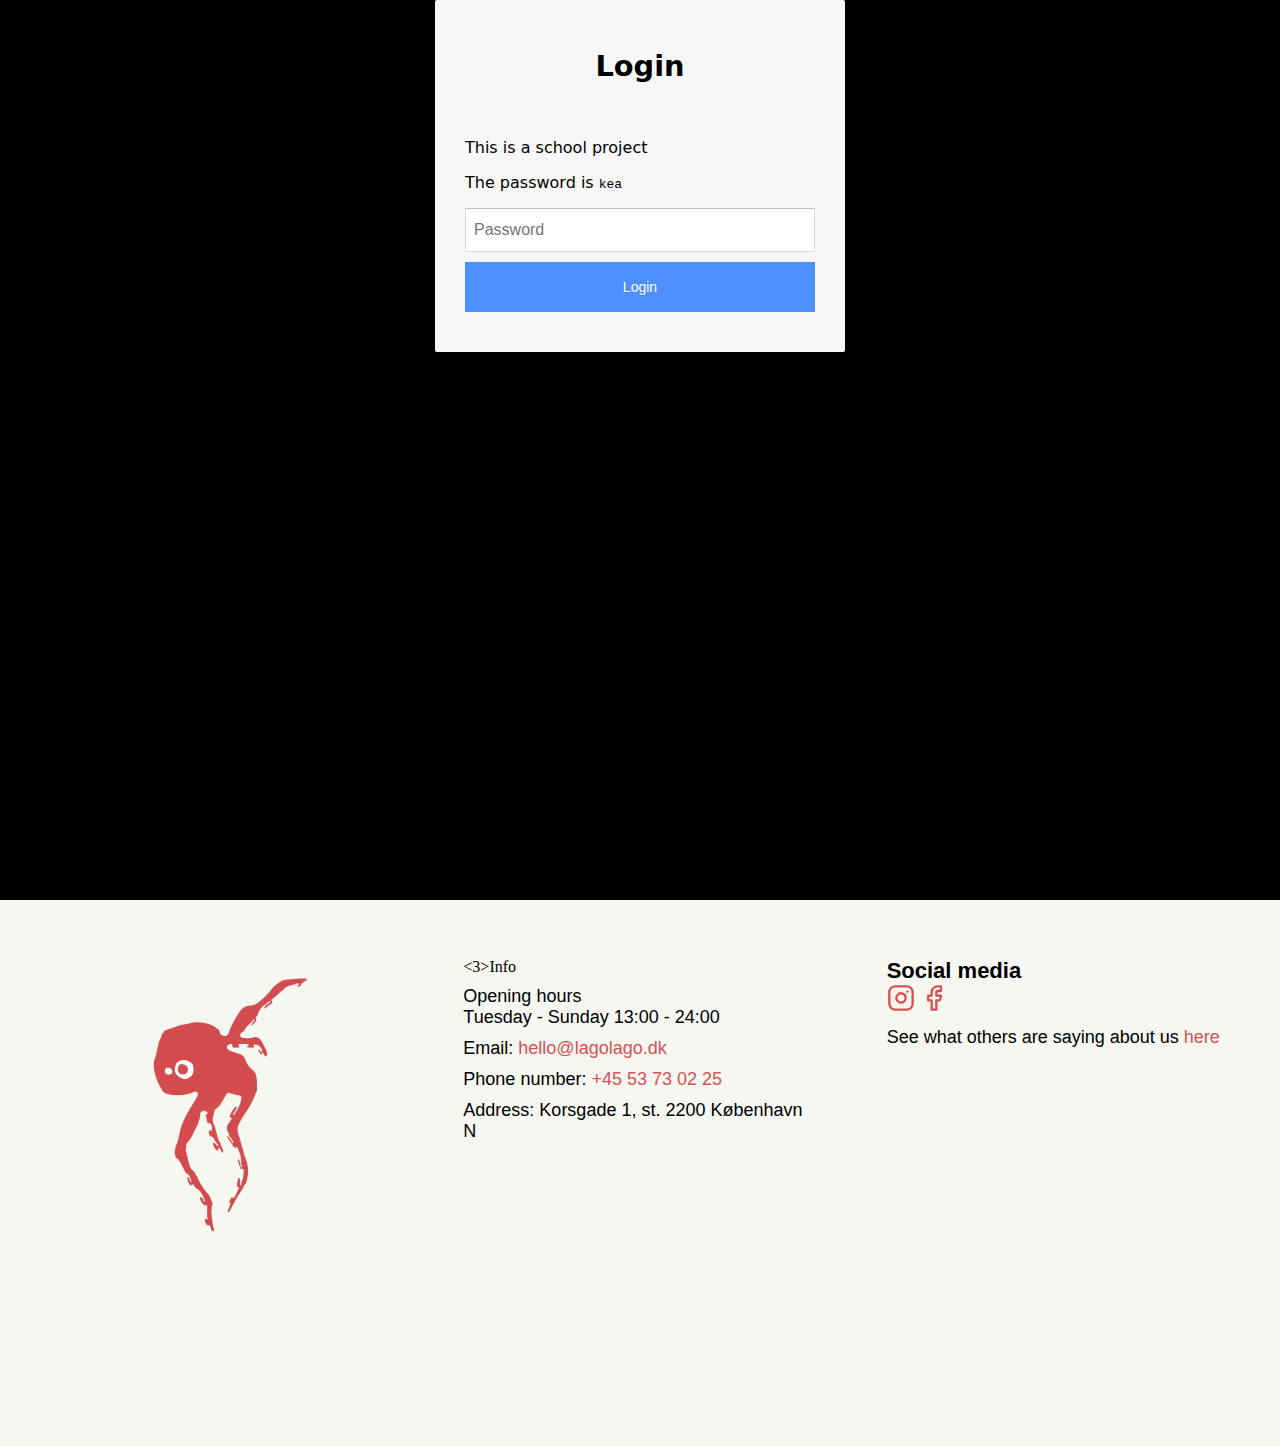
==== commit 1fcac2c0: "lighthouse test rettelser" ====
--- a/faq.html
+++ b/faq.html
@@ -5,6 +5,7 @@
     <meta charset="UTF-8">
     <meta name="viewport" content="width=device-width, initial-scale=1.0">
     <meta name="robots" content="noindex">
+    <meta name="FAQ" content="Frequently Asked Questions (FAQs) provide clarity and efficiency, addressing common queries. They serve as a virtual guide, offering insights and solutions. With concise answers, FAQs enhance user experience, making information easily accessible and streamlining communication.">
     <title>FAQ</title>
     <link rel="stylesheet" href="styles/style.css">
     <link rel="stylesheet" href="styles/layout.css">
@@ -18,7 +19,7 @@
         <div class="inner-header">
             <div class="logo">
                 <a href="index.html">
-                    <img src="images/lagologo.png" alt="">
+                    <img src="images/lagologo.webp" alt="Lago logo">
                 </a>
             </div>
             <div id="toggle" class="toggle hidden-desktop"
@@ -103,11 +104,11 @@
         <div class="inner-footer">
             <div class="info logo2">
                 <a href="index.html">
-                    <img src="images/lago-favi.png" alt="">
+                    <img src="images/lago-favi.webp" alt="Lago sekundær logo">
                 </a>
             </div>
             <div class="info">
-                <h4>Info</h4>
+                <3>Info</h3>
                 <p>Opening hours <br> Tuesday - Sunday 13:00 - 24:00</p>
                 <p>Email: <a href="mailto:hello@lagolago.dk">hello@lagolago.dk</a></p>
                 <p>Phone number: <a href="tel:+4553730225">+45 53 73 02 25</a></p>
@@ -120,7 +121,7 @@
 
             </div>
             <div class="info info-2">
-                <h4>Social media</h4>
+                <h3>Social media</h3>
                 <a target=”_blank” href="https://www.instagram.com/restaurant.lago/">
                     <svg xmlns="http://www.w3.org/2000/svg" width="28" height="28" viewBox="0 0 24 24" fill="none"
                         stroke="#d45354" stroke-width="2" stroke-linecap="round" stroke-linejoin="round"
--- a/styles/style.css
+++ b/styles/style.css
@@ -15,6 +15,9 @@
   --transiton: all 0.2s ease-in-out;
   --background: #f5f7f0;
   --border-radius: 16px;
+  --margin-bottom: 30px;
+  --margin-bottom-hero: 80px;
+  --margin-bottom-text: 10px;
 }
 
 body {
@@ -45,14 +48,9 @@
   top: 0px;
   background-color: var(--background);
 }
-@media (max-width: 800px) {
-  header {
-    margin-bottom: 30px;
-  }
-}
 
 .inner-header {
-  margin-bottom: 30px;
+  margin-bottom: var(--margin-bottom);
   max-width: 1200px;
   margin: 0px auto;
   display: flex;
@@ -182,8 +180,7 @@
 /*Text, fonts etc*/
 @font-face {
   font-family: "theFont";
-  src: url(font/ApercuPro.woff2) format("woff2"),
-    url(font/ApercuPro.woff) format("woff");
+  src: url(font/ApercuPro.woff2) format("woff2"), url(font/ApercuPro.woff) format("woff");
 }
 
 h1 {
@@ -210,29 +207,32 @@
 
 h3 {
   font-family: var(--font);
-  font-size: 34px;
+  font-size: 22px;
 }
 
 @media (max-width: 800px) {
   h3 {
-    font-size: 24px;
+    font-size: 18px;
   }
 }
 
 h4 {
   font-family: var(--font);
-  font-size: 30px;
+  font-size: 22px;
 }
 
 @media (max-width: 800px) {
   h4 {
-    font-size: 20px;
+    font-size: 18px;
   }
 }
 
 p {
   font-family: var(--font);
   font-size: 18px;
+}
+p.hero-text-margin {
+  margin-bottom: 0;
 }
 
 .p-hero {
@@ -351,19 +351,18 @@
 .close {
   font-family: var(--font), sans-serif;
   font-size: 20px;
-  color: var(--background);
-  padding: 5px;
+  color: var(--primary);
 }
 
 .closeDiv {
   text-align: right;
   cursor: pointer;
+  margin: 20px;
 }
 
 .mainMenu {
   height: 100vh;
-  background: linear-gradient(rgba(0, 0, 0, 0.5), rgba(0, 0, 0, 0.5)),
-    url(../images/billede4.webp);
+  background: linear-gradient(rgba(0, 0, 0, 0.5), rgba(0, 0, 0, 0.5)), url(../images/billede4.webp);
   background-size: cover;
   background-position: center;
 }
@@ -383,7 +382,6 @@
   text-align: center;
 }
 
-
 @media (max-width: 800px) {
   .menuContainer {
     height: 50vh;
@@ -410,16 +408,22 @@
 /*FAQ*/
 .faqBox {
   transition: var(--transiton);
-    border-bottom: 3px solid var(--primary);
-    width: 60%;
-    margin: 0 auto;
-    padding: 10px;
-    cursor: pointer;
-    color: var(--primary);
+  border-bottom: 3px solid var(--primary);
+  width: 60%;
+  margin: 0 auto;
+  padding: 10px;
+  cursor: pointer;
+  color: var(--primary);
+}
+
+@media (max-width: 800px) {
+  .faqBox {
+    width: 90%;
+  }
 }
 
 .faqBox:hover {
-opacity: 0.6;
+  opacity: 0.6;
 }
 
 .activeFaq {
@@ -458,7 +462,7 @@
 
 .faqanimation {
   transition: max-height 4s ease-in-out;
-  max-height: 1000px;
+  max-height: 800px;
 }
 
 /*
@@ -498,7 +502,7 @@
 }
 
 .info-2 h4 {
-  margin-bottom: 10px;
+  margin-bottom: var(--margin-bottom-text);
 }
 
 footer iframe {
@@ -520,8 +524,7 @@
 * Selskaber
 */
 .hero {
-  background-image: linear-gradient(rgba(0, 0, 0, 0.5), rgba(0, 0, 0, 0.5)),
-    url(../images/billede3.webp);
+  background-image: linear-gradient(rgba(0, 0, 0, 0.5), rgba(0, 0, 0, 0.5)), url(../images/billede3.webp);
   color: white;
   padding: 200px;
   text-align: center;
@@ -530,32 +533,35 @@
 @media (max-width: 800px) {
   .hero {
     padding: 50px;
+    margin-bottom: 40px !important;
+    background-size: cover;
   }
 }
 
 .hero-forside {
-  margin-bottom: 80px;
-  background-image: linear-gradient(rgba(0, 0, 0, 0.5), rgba(0, 0, 0, 0.5)),
-  url(../images/billede1.webp);
+  margin-bottom: var(--margin-bottom-hero);
+  background-image: linear-gradient(rgba(0, 0, 0, 0.5), rgba(0, 0, 0, 0.5)), url(../images/billede1.webp);
 }
 
 .hero-omos {
-  background-image: linear-gradient(rgba(0, 0, 0, 0.5), rgba(0, 0, 0, 0.5)),
-    url(../images/billede12.webp);
-    background-position: 0% 80%;
+  background-image: linear-gradient(rgba(0, 0, 0, 0.5), rgba(0, 0, 0, 0.5)), url(../images/billede12.webp);
+  background-position: 0% 80%;
 }
 
 .hero-faq {
-  background-image: linear-gradient(rgba(0, 0, 0, 0.5), rgba(0, 0, 0, 0.5)),
-    url(../images/billede7.webp);
+  background-image: linear-gradient(rgba(0, 0, 0, 0.5), rgba(0, 0, 0, 0.5)), url(../images/billede7.webp);
 }
 
 .hero-kontakt {
-  background-image: linear-gradient(rgba(0, 0, 0, 0.5), rgba(0, 0, 0, 0.5)),
-    url(../images/billede1.webp);
+  background-image: linear-gradient(rgba(0, 0, 0, 0.5), rgba(0, 0, 0, 0.5)), url(../images/billede1.webp);
 }
 @media (max-width: 800px) {
   .hero-kontakt h1 {
+    margin-bottom: 0 !important;
+  }
+}
+@media (max-width: 800px) {
+  .hero-selskaber {
     margin-bottom: 0 !important;
   }
 }
@@ -563,25 +569,25 @@
 .hero.hero-omos,
 .hero-kontakt,
 .hero-faq {
-  margin-bottom: 40px;
+  margin-bottom: var(--margin-bottom);
 }
 
 .hero h1 {
   color: var(--primary);
-  margin-bottom: 10px;
+  margin-bottom: var(--margin-bottom-text);
 }
 
 .hero h3 {
-  margin-bottom: 20px;
+  margin-bottom: var(--margin-bottom-text);
 }
 
 @media (max-width: 800px) {
   .hero h1 {
-    margin-bottom: 20px;
+    margin-bottom: var(--margin-bottom-text);
   }
 
   .hero h4 {
-    margin-bottom: 10px;
+    margin-bottom: var(--margin-bottom-text);
   }
 
   footer.selskaber {
--- a/styles/layout.css
+++ b/styles/layout.css
@@ -7,19 +7,18 @@
 .omos {
   display: grid;
   grid-template-columns: repeat(2, 1fr);
-  gap: 30px;
-  margin-bottom: 80px !important;
+  gap: 60px;
+  margin-bottom: var(--margin-bottom-hero);
 }
 
 .content p {
-  margin-bottom: 20px;
+  margin-bottom: var(--margin-bottom-text);
 }
 
 .image-wrapper img {
   border-radius: var(--border-radius);
   object-fit: cover;
   height: 330px;
-  
 }
 
 .image-wrapper iframe {
@@ -33,6 +32,9 @@
   .image-wrapper img {
     height: 100%;
   }
+  .image-wrapper iframe {
+    height: 200px;
+  }
 }
 
 @media (max-width: 800px) {
@@ -40,7 +42,7 @@
   .faq,
   .omos {
     grid-template-columns: 1fr;
-    margin-bottom: 40px !important;
+    margin-bottom: var(--margin-bottom);
     gap: 10px;
   }
 }
@@ -53,14 +55,19 @@
   }
 }
 
-.text-image,
-.content {
+.text-image .content {
   margin: auto 0;
   /*text-align: center;*/
 }
 
-.text-image, .content h2 {
-  margin-bottom: 15px;
+@media (max-width: 800px) {
+  .text-image .content {
+    margin-bottom: 10px;
+  }
+}
+
+.text-image .content h2 {
+  margin-bottom: var(--margin-bottom-text);
 }
 
 .instagram {
@@ -120,20 +127,20 @@
 }
 @media (max-width: 800px) {
   .kontakt-form .content {
-    margin-bottom: 30px;
+    margin-bottom: var(--margin-bottom);
   }
 }
 
 .kontakt-form img {
   height: 40px;
-  margin-bottom: 20px;
+  margin-bottom: var(--margin-bottom-text);
 }
 
 .kontakt-form .content p {
-  margin-bottom: 20px;
+  margin-bottom: var(--margin-bottom-text);
 }
 
 .kontakt-form .content h4 {
   margin-top: 20px;
-  margin-bottom: 10px;
+  margin-bottom: var(--margin-bottom-text);
 }
